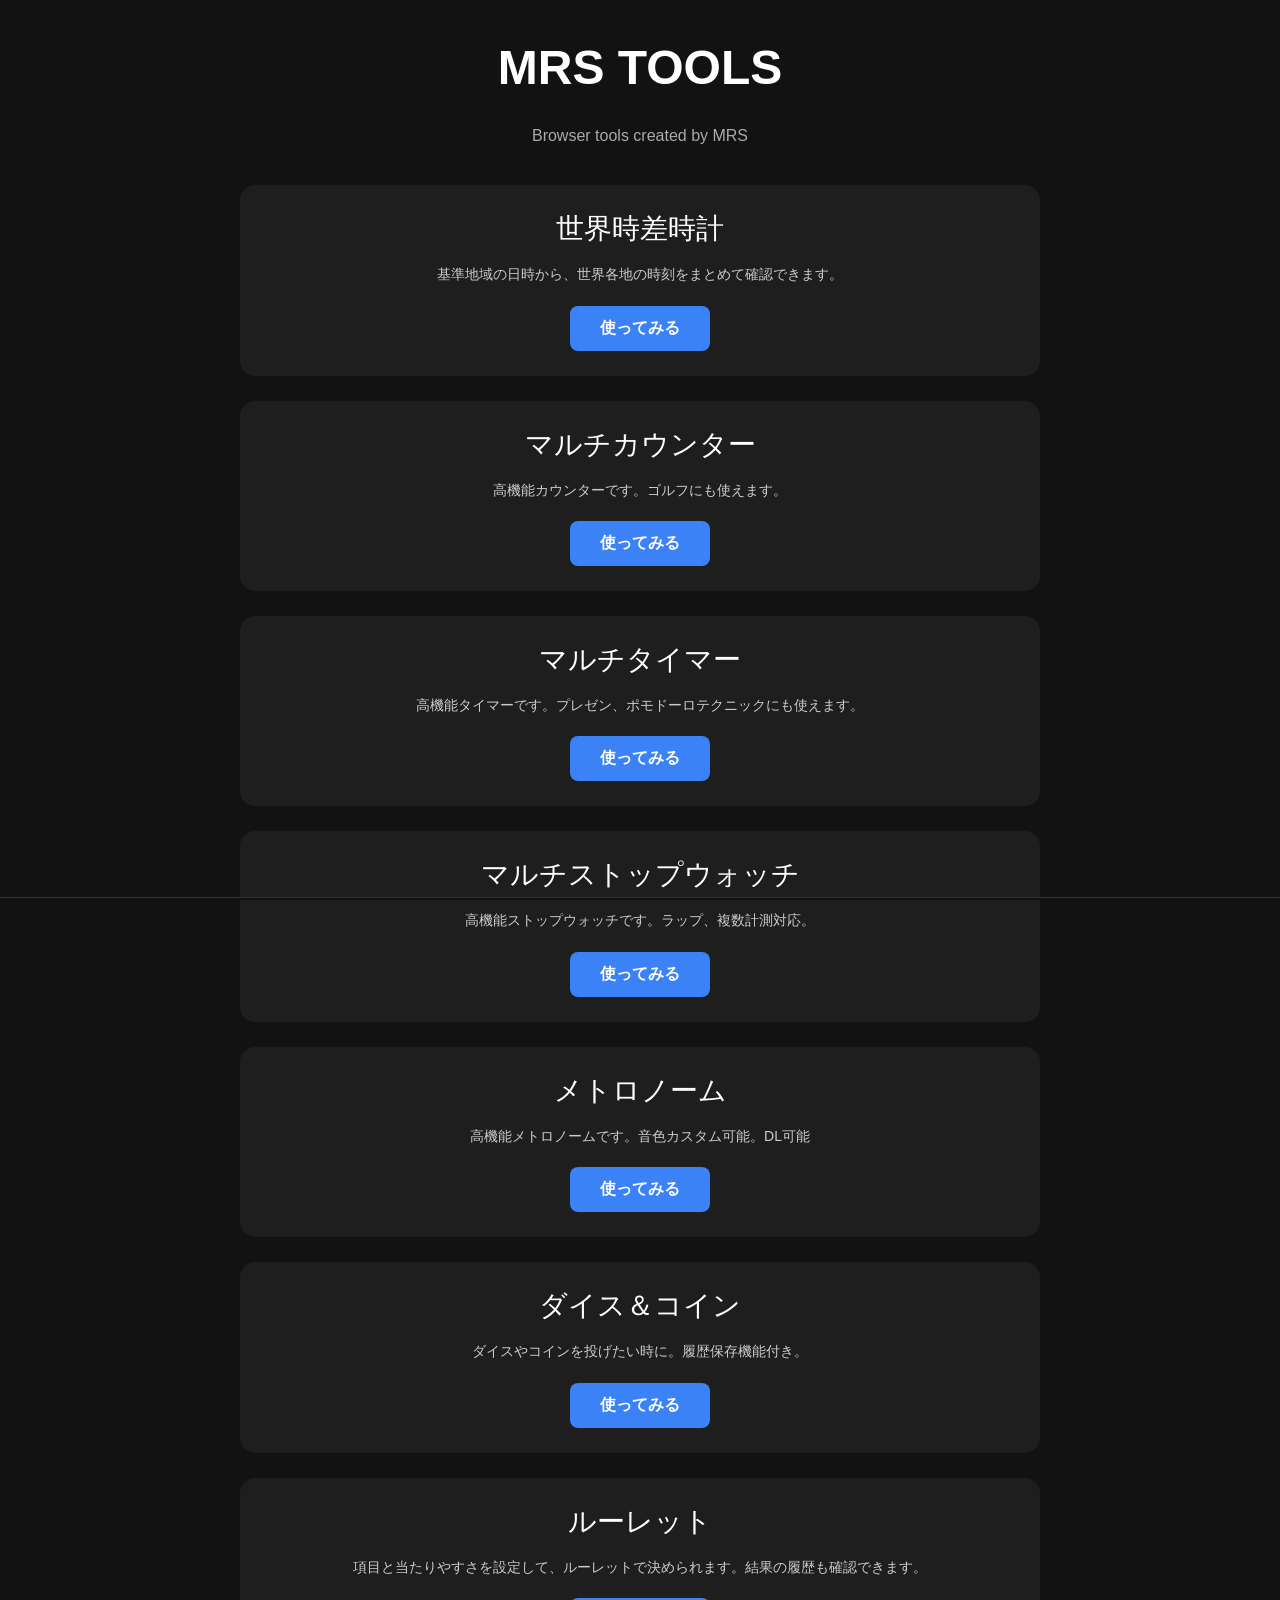
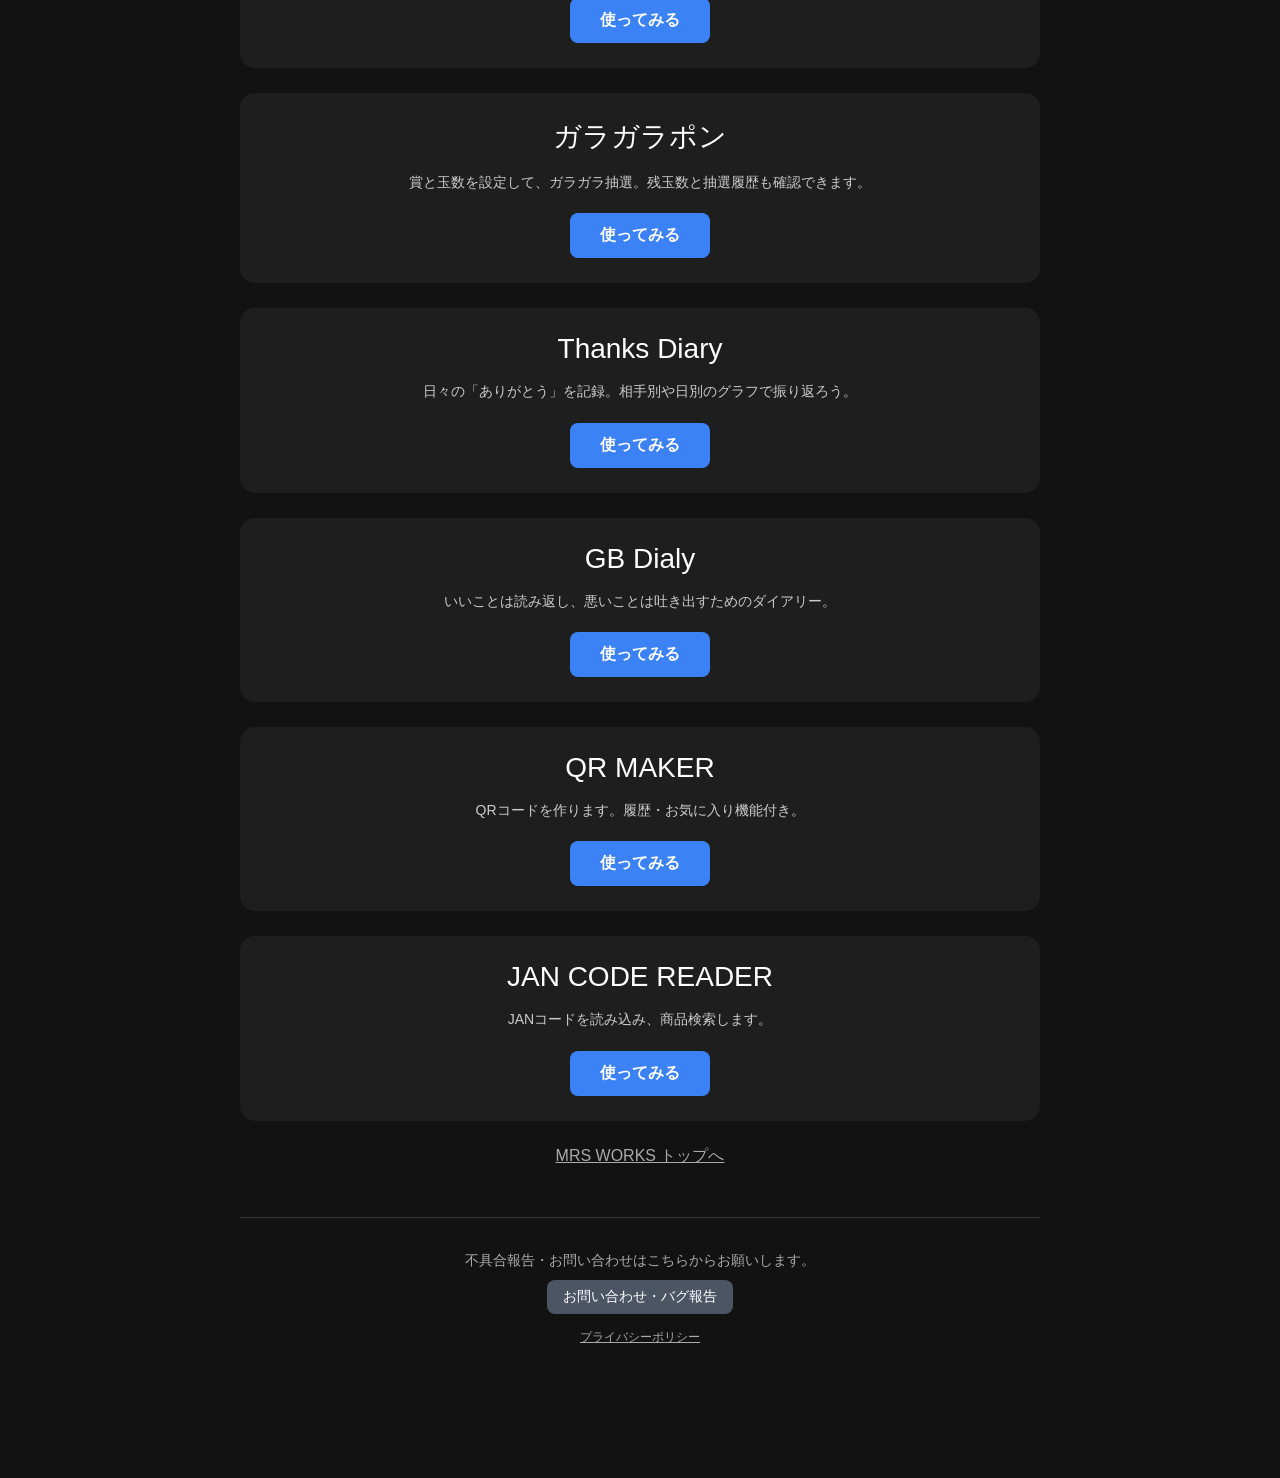
==== index.html @ 80d77b8d "Update index.html" ====
<!DOCTYPE html>
<html lang="ja">
<head>
    <meta charset="UTF-8">
    <meta name="viewport" content="width=device-width, initial-scale=1.0">
    <title>MRS TOOLS</title>

    <style>
        body {
            margin: 0;
            background-color: #121212;
            color: white;
            font-family: Arial, sans-serif;
            text-align: center;
            padding-bottom: 100px; /* 広告とプライバシーポリシー等の被りを防ぐため少し広めに変更 */
        }

        h1 {
            margin-top: 40px;
            font-size: 48px;
        }

        .subtitle {
            color: #aaaaaa;
            margin-bottom: 40px;
        }

        .container {
            width: 90%;
            max-width: 800px;
            margin: auto;
        }

        /* ツール用カードスタイル */
        .tool-card {
            background-color: #1e1e1e;
            border-radius: 15px;
            padding: 25px;
            margin-bottom: 25px;
        }

        .tool-title {
            font-size: 28px;
            margin-bottom: 15px;
        }

        .tool-description {
            color: #cccccc;
            font-size: 14px;
            margin-bottom: 20px;
            line-height: 1.6;
        }

        /* ボタンのスタイル */
        .tool-button {
            display: inline-block;
            padding: 12px 30px;
            background-color: #3b82f6;
            color: white;
            text-decoration: none;
            border-radius: 8px;
            font-weight: bold;
            transition: background-color 0.2s, opacity 0.2s;
        }

        .tool-button:hover {
            opacity: 0.8;
        }
        
        /* 画面最下部固定広告 */
        .ad-banner {
            position: fixed;
            bottom: 0;
            left: 0;
            width: 100%;
            display: flex;
            justify-content: center;
            align-items: center;
            background-color: #121212;
            z-index: 1000;
            padding-top: 1px;
            padding-bottom: calc(1px + env(safe-area-inset-bottom));
            border-top: 1px solid #333;
        }
        
    </style>
</head>

<body>

<h1>MRS TOOLS</h1>

<p class="subtitle">
    Browser tools created by MRS
</p>


    <div class="container">

        <div class="tool-card">
            <div class="tool-title">世界時差時計</div>
            <p class="tool-description">
                基準地域の日時から、世界各地の時刻をまとめて確認できます。
            </p>
            <a class="tool-button" href="https://world-time-clock.pages.dev/">使ってみる</a>
        </div>

        <div class="tool-card">
            <div class="tool-title">マルチカウンター</div>
            <p class="tool-description">
                高機能カウンターです。ゴルフにも使えます。
            </p>
            <a class="tool-button" href="https://multi-counter-9hu.pages.dev/">使ってみる</a>
        </div>

        <div class="tool-card">
            <div class="tool-title">マルチタイマー</div>
            <p class="tool-description">
                高機能タイマーです。プレゼン、ポモドーロテクニックにも使えます。
            </p>
            <a class="tool-button" href="https://multi-timer-4t8.pages.dev/">使ってみる</a>
        </div>

        <div class="tool-card">
            <div class="tool-title">マルチストップウォッチ</div>
            <p class="tool-description">
                高機能ストップウォッチです。ラップ、複数計測対応。
            </p>
            <a class="tool-button" href="https://multi-stopwatch-3y2.pages.dev/">使ってみる</a>
        </div>
        
        <div class="tool-card">
            <div class="tool-title">メトロノーム</div>
            <p class="tool-description">
                高機能メトロノームです。音色カスタム可能。DL可能
            </p>
            <a class="tool-button" href="https://metronome-57i.pages.dev/">使ってみる</a>
        </div>

        <div class="tool-card">
            <div class="tool-title">ダイス＆コイン</div>
            <p class="tool-description">
                ダイスやコインを投げたい時に。履歴保存機能付き。
            </p>
            <a class="tool-button" href="https://dice-and-coin.pages.dev/">使ってみる</a>
        </div>

        <div class="tool-card">
            <div class="tool-title">ルーレット</div>
            <p class="tool-description">
                項目と当たりやすさを設定して、ルーレットで決められます。結果の履歴も確認できます。
            </p>
            <a class="tool-button" href="https://roulette-24a.pages.dev/">使ってみる</a>
        </div>

        <div class="tool-card">
            <div class="tool-title">ガラガラポン</div>
            <p class="tool-description">
                賞と玉数を設定して、ガラガラ抽選。残玉数と抽選履歴も確認できます。
            </p>
            <a class="tool-button" href="https://garagara-pon.pages.dev/">使ってみる</a>
        </div>

        <div class="tool-card">
            <div class="tool-title">Thanks Diary</div>
            <p class="tool-description">
                日々の「ありがとう」を記録。相手別や日別のグラフで振り返ろう。
            </p>
            <a class="tool-button" href="https://thanks-diary-517.pages.dev/">使ってみる</a>
        </div>

        <div class="tool-card">
            <div class="tool-title">GB Dialy</div>
            <p class="tool-description">
                いいことは読み返し、悪いことは吐き出すためのダイアリー。
            </p>
            <a class="tool-button" href="./gb-dialy/">使ってみる</a>
        </div>

        <div class="tool-card">
            <div class="tool-title">QR MAKER</div>
            <p class="tool-description">
                QRコードを作ります。履歴・お気に入り機能付き。
            </p>
            <a class="tool-button" href="https://qr-maker-cr5.pages.dev/">使ってみる</a>
        </div>

        <div class="tool-card">
            <div class="tool-title">JAN CODE READER</div>
            <p class="tool-description">
                JANコードを読み込み、商品検索します。
            </p>
            <a class="tool-button" href="./jan-code-reader/">使ってみる</a>
        </div>


    
     <!-- MRS WORKS リンク -->
        <p style="margin-top: 15px; font-size: 16px;">
            <a href="https://mrs-works.pages.dev" style="color: #aaaaaa; text-decoration: underline;">MRS WORKS トップへ</a>
        </p>

        <div style="margin-top: 50px; padding: 20px; border-top: 1px solid #333;">
        <p style="color: #aaaaaa; font-size: 14px; margin-bottom: 10px;">
            不具合報告・お問い合わせはこちらからお願いします。
        </p>
        <a class="tool-button" 
           style="background-color: #4b5563; font-size: 14px; padding: 8px 16px; font-weight: normal;" 
           href="https://forms.gle/ix4si4HowgRRzaXYA" 
           target="_blank" 
           rel="noopener noreferrer">
            お問い合わせ・バグ報告
        </a>
        <p style="margin-top: 15px; font-size: 12px;">
            <a href="https://mrs-works.pages.dev/privacy" style="color: #aaaaaa; text-decoration: underline;">プライバシーポリシー</a>
        </p>
        </div>

    </div>
    
    <!-- 画面固定広告 -->
    <div class="ad-banner">
        <div style="max-width: 100%;">
            <!-- admax -->
            <script src="https://adm.shinobi.jp/s/1596a166ea799d6e2c02f5a97ee144c2"></script>
            <!-- admax -->
        </div>
    </div>
    <script defer src="/analytics.js?v=2" data-site-id="tools-home"></script>
    <!-- Cloudflare Web Analytics -->
    <script type='module' src='https://static.cloudflareinsights.com/beacon.min.js' data-cf-beacon='{"token": "03a44c86d71b417b84025bb4898bf0e8"}'></script>
    <!-- End Cloudflare Web Analytics --> 
</body>
</html>
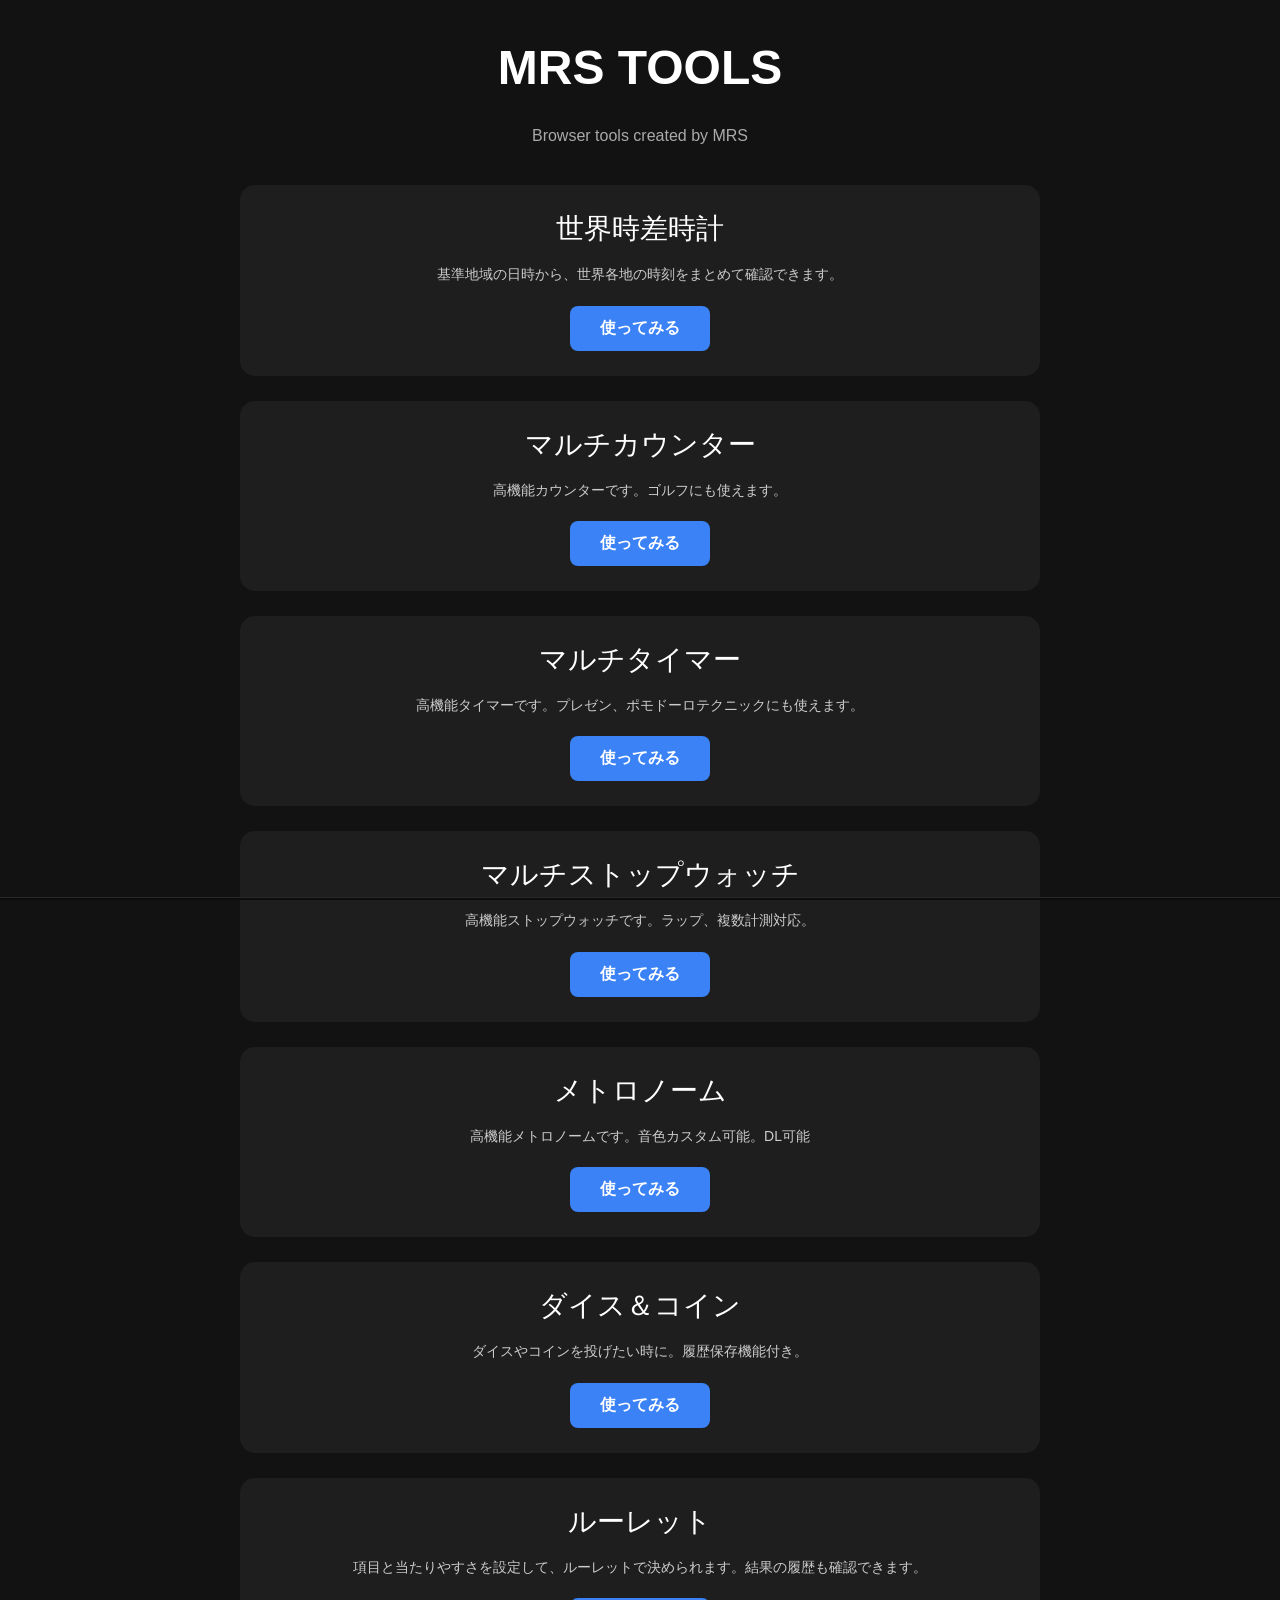
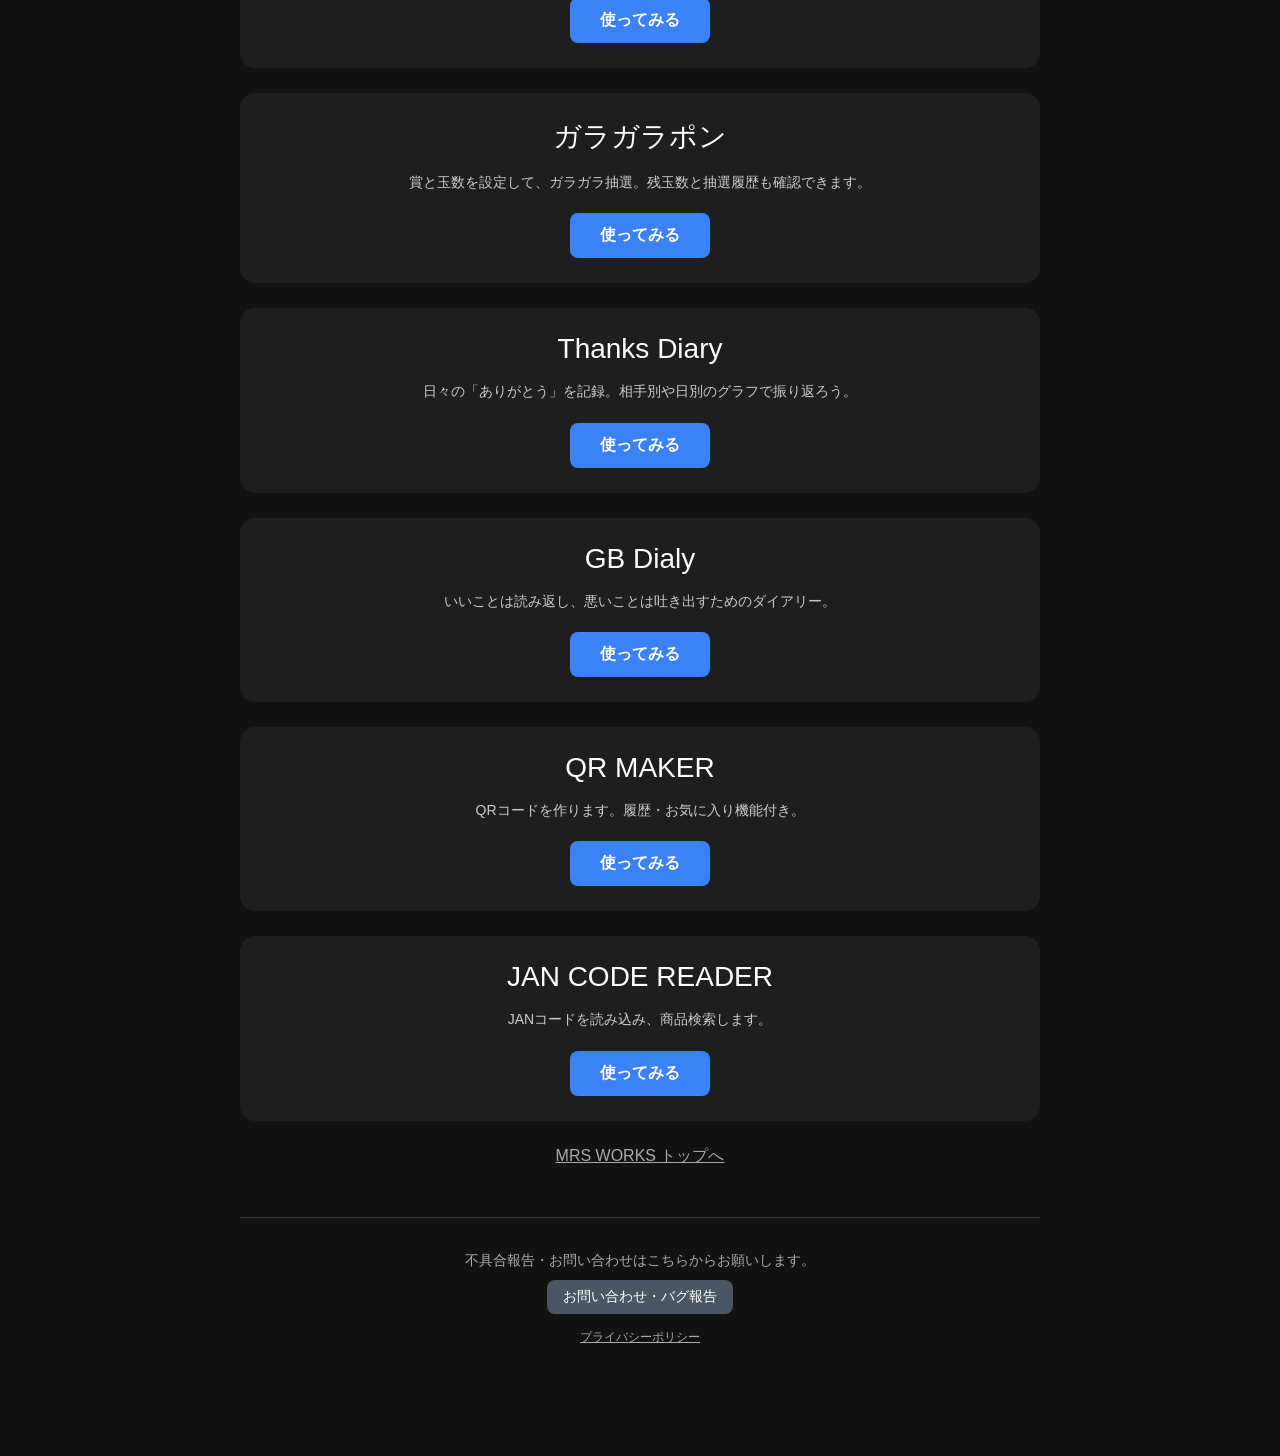
==== commit 50664b4f: "Align home advertising band with TOOLS template" ====
--- a/index.html
+++ b/index.html
@@ -2,7 +2,7 @@
 <html lang="ja">
 <head>
     <meta charset="UTF-8">
-    <meta name="viewport" content="width=device-width, initial-scale=1.0">
+    <meta name="viewport" content="width=device-width, initial-scale=1.0, viewport-fit=cover">
     <title>MRS TOOLS</title>
 
     <style>
@@ -12,7 +12,7 @@
             color: white;
             font-family: Arial, sans-serif;
             text-align: center;
-            padding-bottom: 100px; /* 広告とプライバシーポリシー等の被りを防ぐため少し広めに変更 */
+            padding-bottom: calc(var(--ad-clearance, 78px) + env(safe-area-inset-bottom));
         }
 
         h1 {
@@ -70,17 +70,21 @@
         /* 画面最下部固定広告 */
         .ad-banner {
             position: fixed;
+            z-index: 90;
+            right: 0;
             bottom: 0;
             left: 0;
-            width: 100%;
             display: flex;
             justify-content: center;
-            align-items: center;
-            background-color: #121212;
-            z-index: 1000;
-            padding-top: 1px;
-            padding-bottom: calc(1px + env(safe-area-inset-bottom));
-            border-top: 1px solid #333;
+            width: 100%;
+            padding: 1px 0 calc(1px + env(safe-area-inset-bottom));
+            border-top: 1px solid #292929;
+            background: #0d0d0d;
+        }
+
+        .ad-banner-inner {
+            max-width: 100%;
+            line-height: 0;
         }
         
     </style>
@@ -219,8 +223,20 @@
     </div>
     
     <!-- 画面固定広告 -->
-    <div class="ad-banner">
-        <div style="max-width: 100%;">
+    <div class="ad-banner" aria-label="広告">
+        <div class="ad-banner-inner">
+    <script>
+        (() => {
+            const inner = document.querySelector('.ad-banner-inner');
+            // Measure only the ad; safe-area is added once by the body CSS.
+            const updateClearance = () => {
+                document.body.style.setProperty('--ad-clearance',
+                    Math.max(78, Math.ceil(inner.getBoundingClientRect().height) + 19) + 'px');
+            };
+            if ('ResizeObserver' in window) new ResizeObserver(updateClearance).observe(inner);
+            updateClearance();
+        })();
+    </script>
             <!-- admax -->
             <script src="https://adm.shinobi.jp/s/1596a166ea799d6e2c02f5a97ee144c2"></script>
             <!-- admax -->
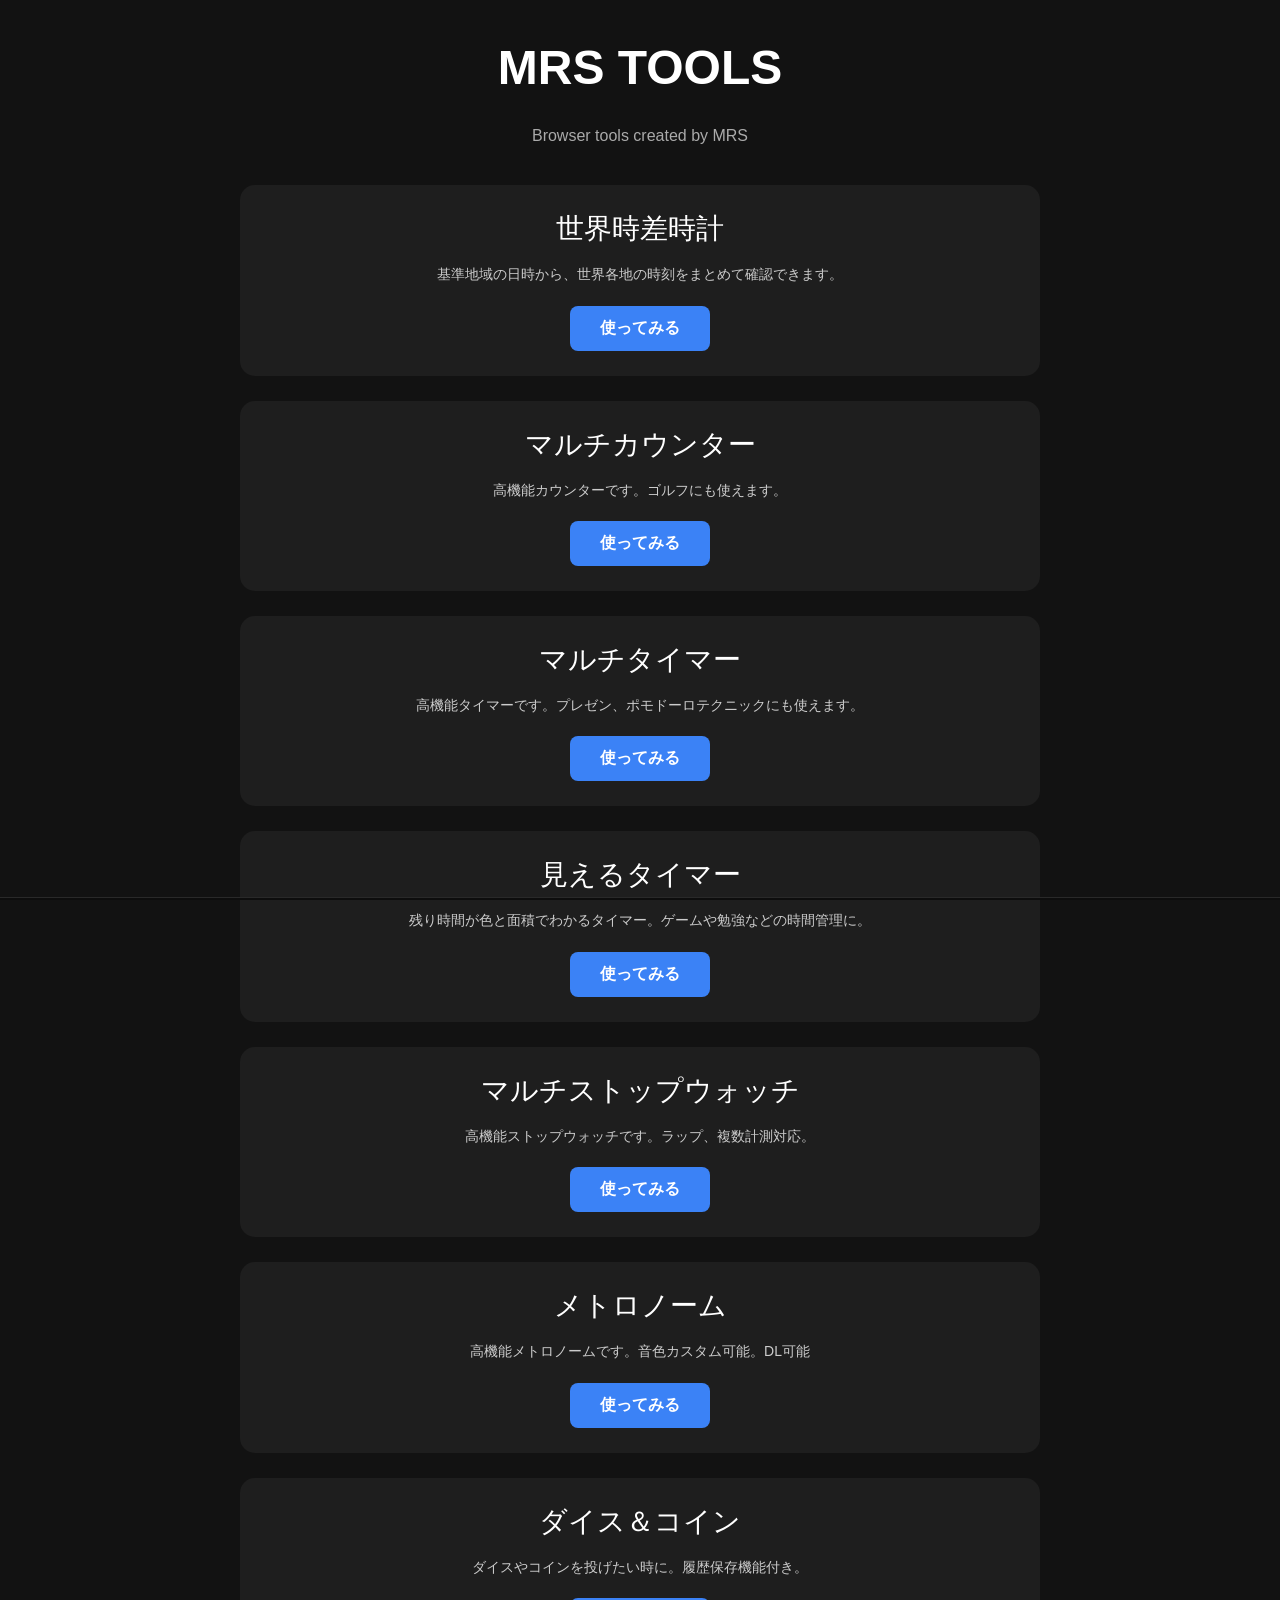
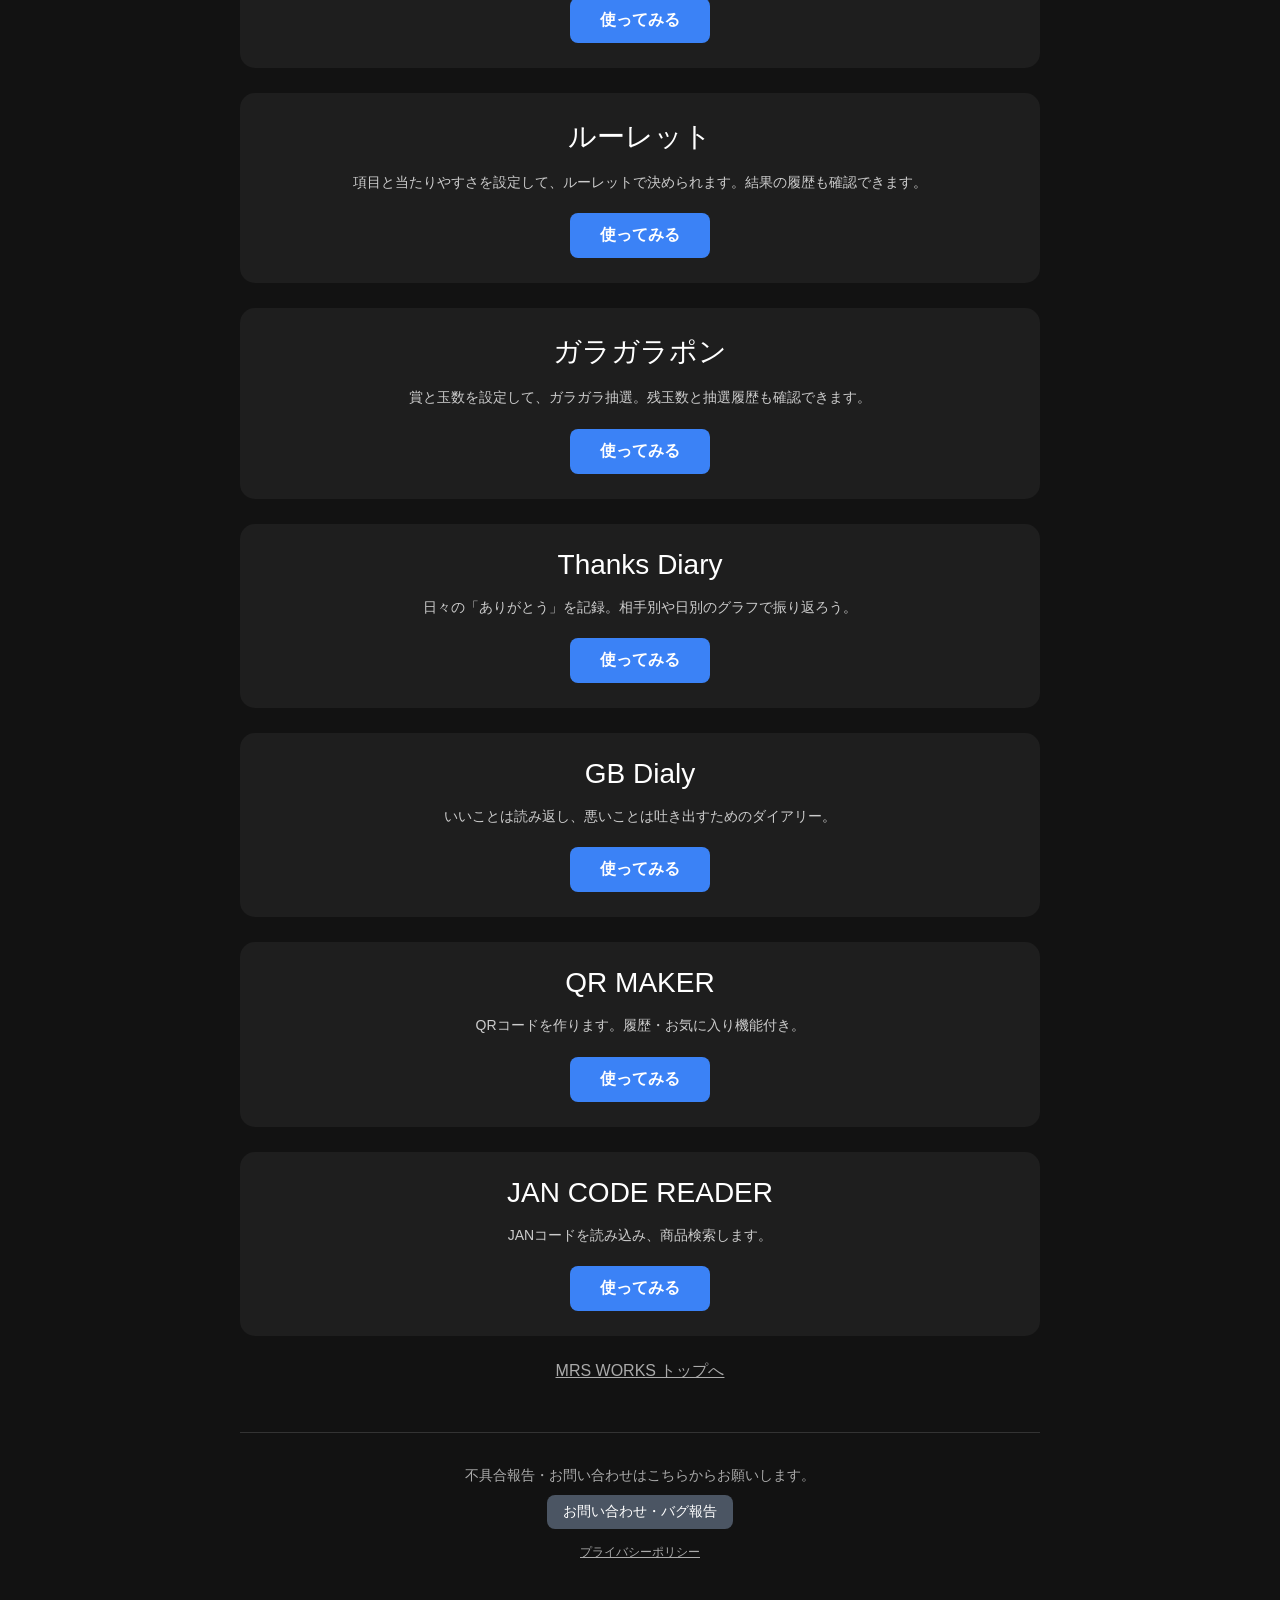
==== commit 1fc848b6: "Add Visual Timer link below Multi Timer" ====
--- a/index.html
+++ b/index.html
@@ -123,6 +123,14 @@
                 高機能タイマーです。プレゼン、ポモドーロテクニックにも使えます。
             </p>
             <a class="tool-button" href="https://multi-timer-4t8.pages.dev/">使ってみる</a>
+        </div>
+
+        <div class="tool-card">
+            <div class="tool-title">見えるタイマー</div>
+            <p class="tool-description">
+                残り時間が色と面積でわかるタイマー。ゲームや勉強などの時間管理に。
+            </p>
+            <a class="tool-button" href="https://visual-timer-epe.pages.dev/">使ってみる</a>
         </div>
 
         <div class="tool-card">
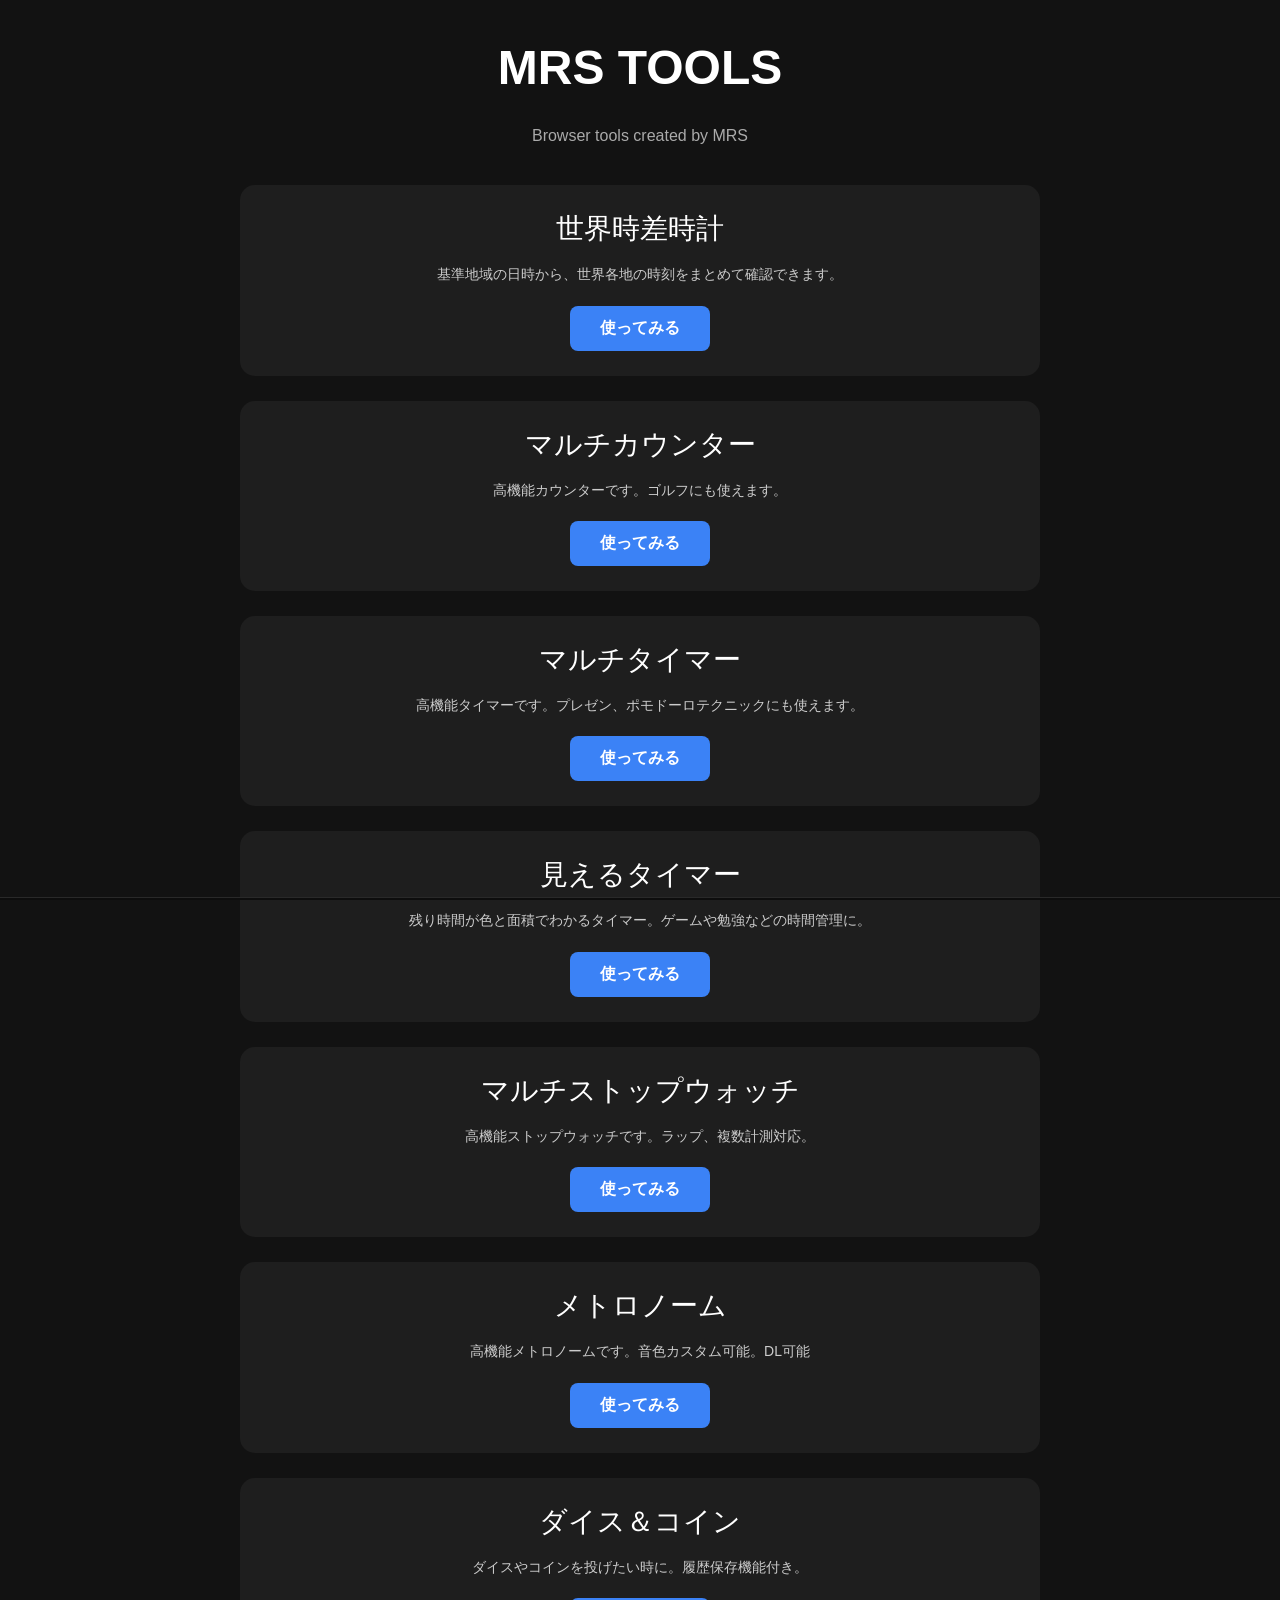
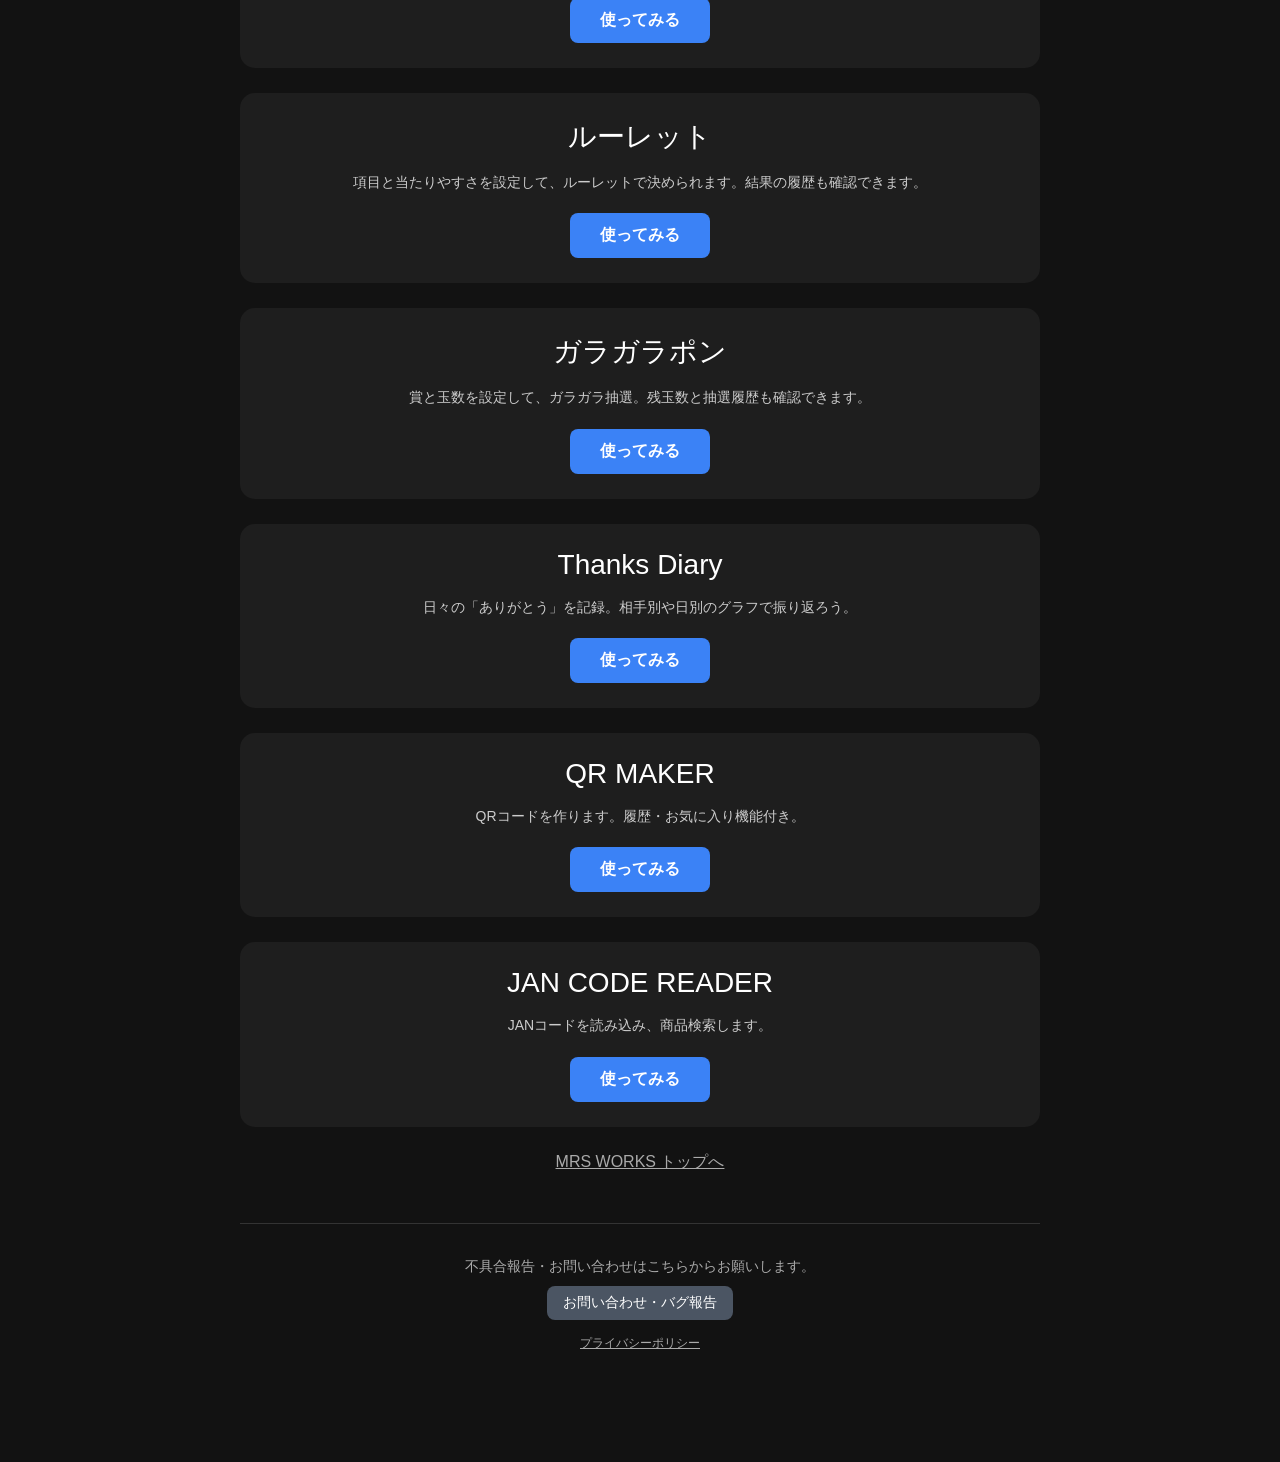
==== commit 51195825: "Remove GB Dialy card from tools home" ====
--- a/index.html
+++ b/index.html
@@ -182,14 +182,6 @@
         </div>
 
         <div class="tool-card">
-            <div class="tool-title">GB Dialy</div>
-            <p class="tool-description">
-                いいことは読み返し、悪いことは吐き出すためのダイアリー。
-            </p>
-            <a class="tool-button" href="./gb-dialy/">使ってみる</a>
-        </div>
-
-        <div class="tool-card">
             <div class="tool-title">QR MAKER</div>
             <p class="tool-description">
                 QRコードを作ります。履歴・お気に入り機能付き。
@@ -202,7 +194,7 @@
             <p class="tool-description">
                 JANコードを読み込み、商品検索します。
             </p>
-            <a class="tool-button" href="./jan-code-reader/">使ってみる</a>
+            <a class="tool-button" href="https://jan-code-reader.pages.dev/">使ってみる</a>
         </div>
 
 
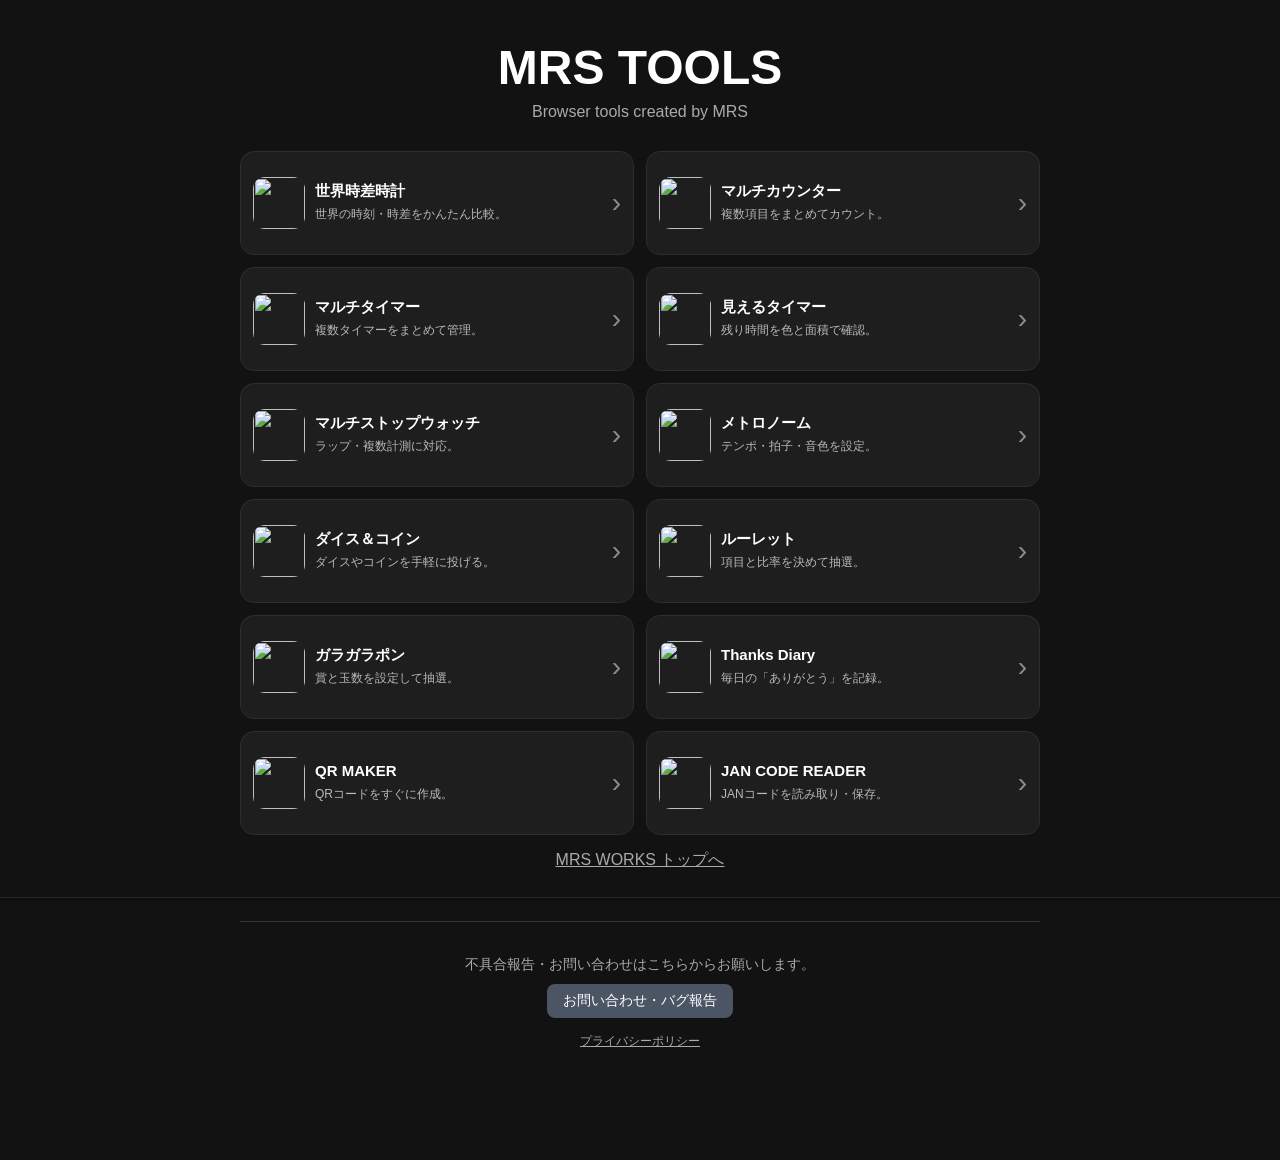
==== commit bb2c2243: "Redesign tool cards as compact icon grid" ====
--- a/index.html
+++ b/index.html
@@ -6,65 +6,154 @@
     <title>MRS TOOLS</title>
 
     <style>
+        * {
+            box-sizing: border-box;
+        }
+
         body {
             margin: 0;
             background-color: #121212;
             color: white;
-            font-family: Arial, sans-serif;
+            font-family: -apple-system, BlinkMacSystemFont, "Segoe UI", sans-serif;
             text-align: center;
-            padding-bottom: calc(var(--ad-clearance, 78px) + env(safe-area-inset-bottom));
+            padding:
+                max(20px, env(safe-area-inset-top))
+                max(16px, env(safe-area-inset-right))
+                calc(var(--ad-clearance, 78px) + env(safe-area-inset-bottom))
+                max(16px, env(safe-area-inset-left));
+            -webkit-tap-highlight-color: transparent;
         }
 
         h1 {
-            margin-top: 40px;
-            font-size: 48px;
+            margin: 20px 0 8px;
+            font-size: clamp(36px, 11vw, 48px);
         }
 
         .subtitle {
             color: #aaaaaa;
-            margin-bottom: 40px;
+            margin: 0 0 30px;
         }
 
         .container {
-            width: 90%;
+            width: 100%;
             max-width: 800px;
             margin: auto;
         }
 
-        /* ツール用カードスタイル */
+        .tool-grid {
+            display: grid;
+            grid-template-columns: repeat(2, minmax(0, 1fr));
+            gap: 12px;
+        }
+
         .tool-card {
+            position: relative;
+            display: grid;
+            grid-template-columns: 52px minmax(0, 1fr) 18px;
+            gap: 10px;
+            align-items: center;
+            min-width: 0;
+            min-height: 104px;
+            padding: 14px 12px;
+            border: 1px solid #2d2d2d;
+            border-radius: 14px;
             background-color: #1e1e1e;
-            border-radius: 15px;
-            padding: 25px;
-            margin-bottom: 25px;
+            color: white;
+            text-align: left;
+            text-decoration: none;
+            -webkit-touch-callout: none;
+            -webkit-tap-highlight-color: transparent;
+        }
+
+        .tool-card:active {
+            background-color: #262626;
+        }
+
+        .tool-card:focus:not(:focus-visible) {
+            outline: none;
+            box-shadow: none;
+        }
+
+        .tool-card:focus-visible {
+            outline: 3px solid #60a5fa;
+            outline-offset: 3px;
+        }
+
+        .tool-icon {
+            width: 52px;
+            height: 52px;
+            border-radius: 12px;
+            object-fit: cover;
+            display: block;
+        }
+
+        .tool-copy {
+            min-width: 0;
         }
 
         .tool-title {
+            margin: 0 0 5px;
+            font-size: 15px;
+            line-height: 1.25;
+            font-weight: 750;
+            overflow-wrap: anywhere;
+        }
+
+        .tool-description {
+            margin: 0;
+            color: #b9b9b9;
+            font-size: 12px;
+            line-height: 1.45;
+            overflow-wrap: anywhere;
+        }
+
+        .tool-chevron {
+            color: #8d8d8d;
             font-size: 28px;
-            margin-bottom: 15px;
-        }
-
-        .tool-description {
-            color: #cccccc;
-            font-size: 14px;
-            margin-bottom: 20px;
-            line-height: 1.6;
-        }
-
-        /* ボタンのスタイル */
+            line-height: 1;
+            justify-self: end;
+        }
+
         .tool-button {
             display: inline-block;
-            padding: 12px 30px;
-            background-color: #3b82f6;
+            padding: 8px 16px;
+            background-color: #4b5563;
             color: white;
             text-decoration: none;
             border-radius: 8px;
-            font-weight: bold;
-            transition: background-color 0.2s, opacity 0.2s;
-        }
-
-        .tool-button:hover {
-            opacity: 0.8;
+            font-size: 14px;
+            font-weight: normal;
+        }
+
+        @media (max-width: 390px) {
+            .tool-grid {
+                gap: 10px;
+            }
+
+            .tool-card {
+                grid-template-columns: 46px minmax(0, 1fr) 14px;
+                gap: 8px;
+                min-height: 96px;
+                padding: 12px 10px;
+            }
+
+            .tool-icon {
+                width: 46px;
+                height: 46px;
+                border-radius: 11px;
+            }
+
+            .tool-title {
+                font-size: 14px;
+            }
+
+            .tool-description {
+                font-size: 11px;
+            }
+
+            .tool-chevron {
+                font-size: 24px;
+            }
         }
         
         /* 画面最下部固定広告 */
@@ -101,104 +190,80 @@
 
     <div class="container">
 
-        <div class="tool-card">
-            <div class="tool-title">世界時差時計</div>
-            <p class="tool-description">
-                基準地域の日時から、世界各地の時刻をまとめて確認できます。
-            </p>
-            <a class="tool-button" href="https://world-time-clock.pages.dev/">使ってみる</a>
+        <div class="tool-grid">
+            <a class="tool-card" href="https://world-time-clock.pages.dev/">
+                <img class="tool-icon" src="https://world-time-clock.pages.dev/icon-192.png" alt="">
+                <div class="tool-copy"><div class="tool-title">世界時差時計</div><p class="tool-description">世界の時刻・時差をかんたん比較。</p></div>
+                <span class="tool-chevron" aria-hidden="true">›</span>
+            </a>
+
+            <a class="tool-card" href="https://multi-counter-9hu.pages.dev/">
+                <img class="tool-icon" src="https://multi-counter-9hu.pages.dev/assets/icons/icon-192.png" alt="">
+                <div class="tool-copy"><div class="tool-title">マルチカウンター</div><p class="tool-description">複数項目をまとめてカウント。</p></div>
+                <span class="tool-chevron" aria-hidden="true">›</span>
+            </a>
+
+            <a class="tool-card" href="https://multi-timer-4t8.pages.dev/">
+                <img class="tool-icon" src="https://multi-timer-4t8.pages.dev/assets/icons/icon-192.png" alt="">
+                <div class="tool-copy"><div class="tool-title">マルチタイマー</div><p class="tool-description">複数タイマーをまとめて管理。</p></div>
+                <span class="tool-chevron" aria-hidden="true">›</span>
+            </a>
+
+            <a class="tool-card" href="https://visual-timer-epe.pages.dev/">
+                <img class="tool-icon" src="https://visual-timer-epe.pages.dev/assets/icons/icon-192.png" alt="">
+                <div class="tool-copy"><div class="tool-title">見えるタイマー</div><p class="tool-description">残り時間を色と面積で確認。</p></div>
+                <span class="tool-chevron" aria-hidden="true">›</span>
+            </a>
+
+            <a class="tool-card" href="https://multi-stopwatch-3y2.pages.dev/">
+                <img class="tool-icon" src="https://multi-stopwatch-3y2.pages.dev/assets/icons/icon-192.png?v=2" alt="">
+                <div class="tool-copy"><div class="tool-title">マルチストップウォッチ</div><p class="tool-description">ラップ・複数計測に対応。</p></div>
+                <span class="tool-chevron" aria-hidden="true">›</span>
+            </a>
+
+            <a class="tool-card" href="https://metronome-57i.pages.dev/">
+                <img class="tool-icon" src="https://metronome-57i.pages.dev/assets/icons/icon-192.png?v=1" alt="">
+                <div class="tool-copy"><div class="tool-title">メトロノーム</div><p class="tool-description">テンポ・拍子・音色を設定。</p></div>
+                <span class="tool-chevron" aria-hidden="true">›</span>
+            </a>
+
+            <a class="tool-card" href="https://dice-and-coin.pages.dev/">
+                <img class="tool-icon" src="https://dice-and-coin.pages.dev/assets/icons/icon-192.png" alt="">
+                <div class="tool-copy"><div class="tool-title">ダイス＆コイン</div><p class="tool-description">ダイスやコインを手軽に投げる。</p></div>
+                <span class="tool-chevron" aria-hidden="true">›</span>
+            </a>
+
+            <a class="tool-card" href="https://roulette-24a.pages.dev/">
+                <img class="tool-icon" src="https://roulette-24a.pages.dev/icon-192.png" alt="">
+                <div class="tool-copy"><div class="tool-title">ルーレット</div><p class="tool-description">項目と比率を決めて抽選。</p></div>
+                <span class="tool-chevron" aria-hidden="true">›</span>
+            </a>
+
+            <a class="tool-card" href="https://garagara-pon.pages.dev/">
+                <img class="tool-icon" src="https://garagara-pon.pages.dev/assets/icons/icon-192.png" alt="">
+                <div class="tool-copy"><div class="tool-title">ガラガラポン</div><p class="tool-description">賞と玉数を設定して抽選。</p></div>
+                <span class="tool-chevron" aria-hidden="true">›</span>
+            </a>
+
+            <a class="tool-card" href="https://thanks-diary-517.pages.dev/">
+                <img class="tool-icon" src="https://thanks-diary-517.pages.dev/assets/icons/icon-192.png" alt="">
+                <div class="tool-copy"><div class="tool-title">Thanks Diary</div><p class="tool-description">毎日の「ありがとう」を記録。</p></div>
+                <span class="tool-chevron" aria-hidden="true">›</span>
+            </a>
+
+            <a class="tool-card" href="https://qr-maker-cr5.pages.dev/">
+                <img class="tool-icon" src="https://qr-maker-cr5.pages.dev/assets/icons/icon-192.png" alt="">
+                <div class="tool-copy"><div class="tool-title">QR MAKER</div><p class="tool-description">QRコードをすぐに作成。</p></div>
+                <span class="tool-chevron" aria-hidden="true">›</span>
+            </a>
+
+            <a class="tool-card" href="https://jan-code-reader.pages.dev/">
+                <img class="tool-icon" src="https://jan-code-reader.pages.dev/assets/icons/icon-192.png" alt="">
+                <div class="tool-copy"><div class="tool-title">JAN CODE READER</div><p class="tool-description">JANコードを読み取り・保存。</p></div>
+                <span class="tool-chevron" aria-hidden="true">›</span>
+            </a>
         </div>
 
-        <div class="tool-card">
-            <div class="tool-title">マルチカウンター</div>
-            <p class="tool-description">
-                高機能カウンターです。ゴルフにも使えます。
-            </p>
-            <a class="tool-button" href="https://multi-counter-9hu.pages.dev/">使ってみる</a>
-        </div>
-
-        <div class="tool-card">
-            <div class="tool-title">マルチタイマー</div>
-            <p class="tool-description">
-                高機能タイマーです。プレゼン、ポモドーロテクニックにも使えます。
-            </p>
-            <a class="tool-button" href="https://multi-timer-4t8.pages.dev/">使ってみる</a>
-        </div>
-
-        <div class="tool-card">
-            <div class="tool-title">見えるタイマー</div>
-            <p class="tool-description">
-                残り時間が色と面積でわかるタイマー。ゲームや勉強などの時間管理に。
-            </p>
-            <a class="tool-button" href="https://visual-timer-epe.pages.dev/">使ってみる</a>
-        </div>
-
-        <div class="tool-card">
-            <div class="tool-title">マルチストップウォッチ</div>
-            <p class="tool-description">
-                高機能ストップウォッチです。ラップ、複数計測対応。
-            </p>
-            <a class="tool-button" href="https://multi-stopwatch-3y2.pages.dev/">使ってみる</a>
-        </div>
-        
-        <div class="tool-card">
-            <div class="tool-title">メトロノーム</div>
-            <p class="tool-description">
-                高機能メトロノームです。音色カスタム可能。DL可能
-            </p>
-            <a class="tool-button" href="https://metronome-57i.pages.dev/">使ってみる</a>
-        </div>
-
-        <div class="tool-card">
-            <div class="tool-title">ダイス＆コイン</div>
-            <p class="tool-description">
-                ダイスやコインを投げたい時に。履歴保存機能付き。
-            </p>
-            <a class="tool-button" href="https://dice-and-coin.pages.dev/">使ってみる</a>
-        </div>
-
-        <div class="tool-card">
-            <div class="tool-title">ルーレット</div>
-            <p class="tool-description">
-                項目と当たりやすさを設定して、ルーレットで決められます。結果の履歴も確認できます。
-            </p>
-            <a class="tool-button" href="https://roulette-24a.pages.dev/">使ってみる</a>
-        </div>
-
-        <div class="tool-card">
-            <div class="tool-title">ガラガラポン</div>
-            <p class="tool-description">
-                賞と玉数を設定して、ガラガラ抽選。残玉数と抽選履歴も確認できます。
-            </p>
-            <a class="tool-button" href="https://garagara-pon.pages.dev/">使ってみる</a>
-        </div>
-
-        <div class="tool-card">
-            <div class="tool-title">Thanks Diary</div>
-            <p class="tool-description">
-                日々の「ありがとう」を記録。相手別や日別のグラフで振り返ろう。
-            </p>
-            <a class="tool-button" href="https://thanks-diary-517.pages.dev/">使ってみる</a>
-        </div>
-
-        <div class="tool-card">
-            <div class="tool-title">QR MAKER</div>
-            <p class="tool-description">
-                QRコードを作ります。履歴・お気に入り機能付き。
-            </p>
-            <a class="tool-button" href="https://qr-maker-cr5.pages.dev/">使ってみる</a>
-        </div>
-
-        <div class="tool-card">
-            <div class="tool-title">JAN CODE READER</div>
-            <p class="tool-description">
-                JANコードを読み込み、商品検索します。
-            </p>
-            <a class="tool-button" href="https://jan-code-reader.pages.dev/">使ってみる</a>
-        </div>
-
-
-    
      <!-- MRS WORKS リンク -->
         <p style="margin-top: 15px; font-size: 16px;">
             <a href="https://mrs-works.pages.dev" style="color: #aaaaaa; text-decoration: underline;">MRS WORKS トップへ</a>
